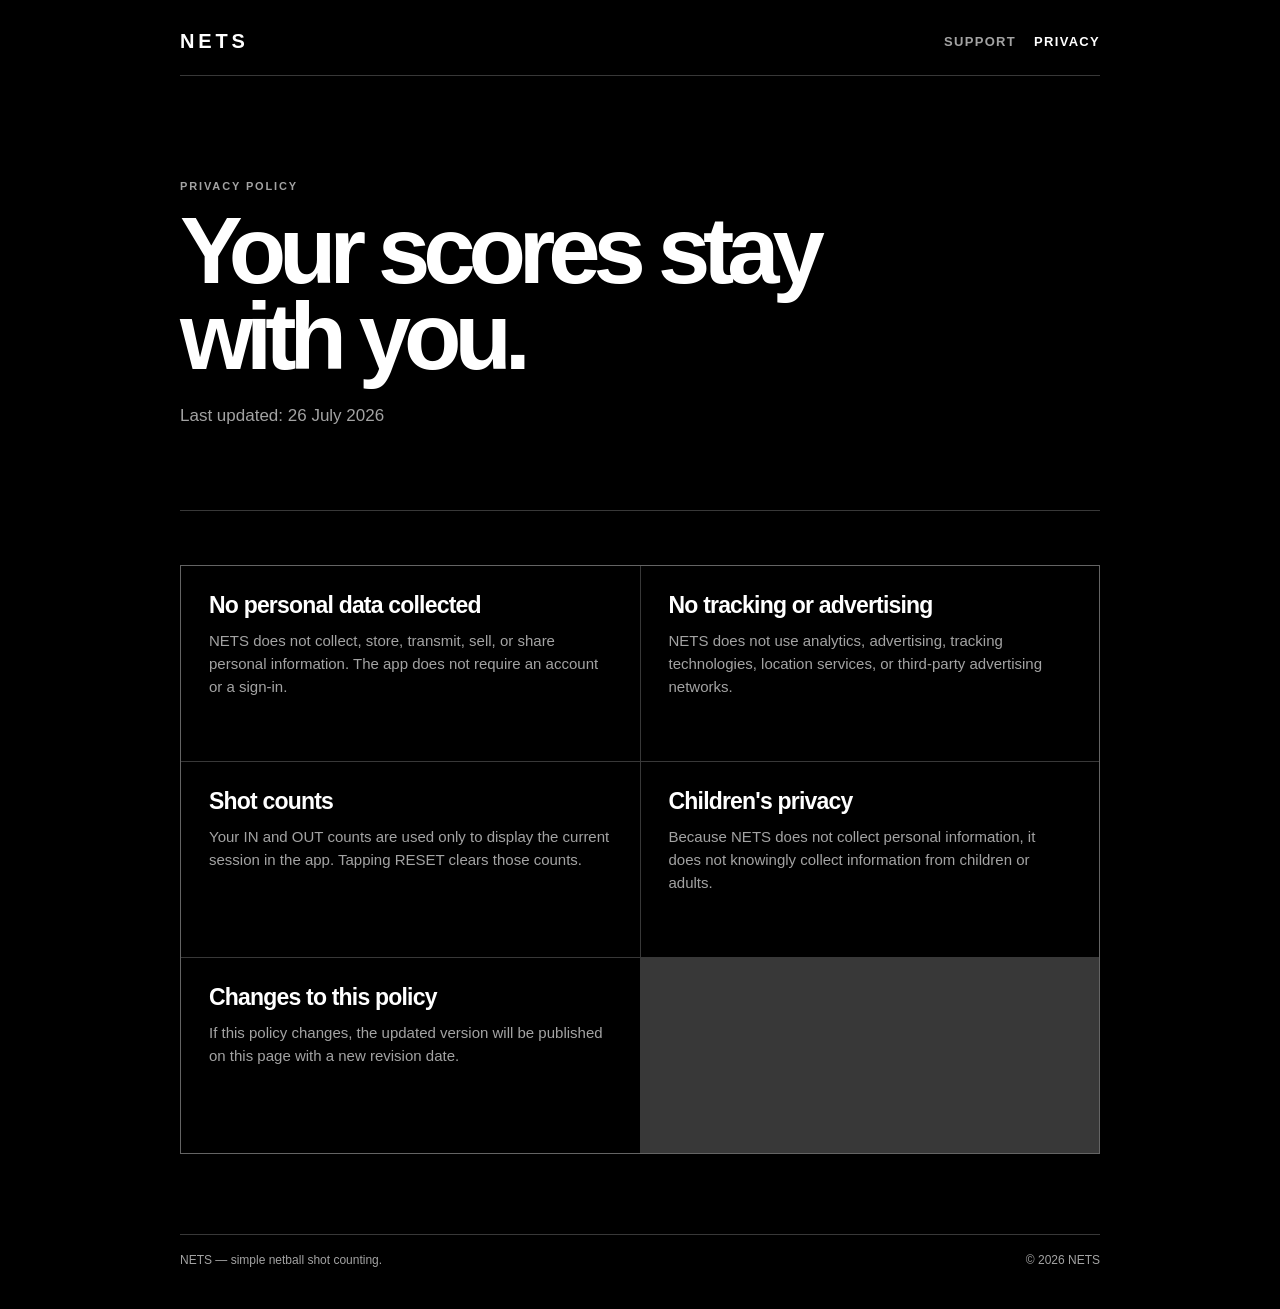
==== privacy.html @ 2ce7422b "Add files via upload" ====
<!doctype html>
<html lang="en">
  <head>
    <meta charset="utf-8" />
    <meta name="viewport" content="width=device-width, initial-scale=1" />
    <meta name="description" content="Privacy information for the NETS netball shot counter." />
    <meta property="og:title" content="NETS Privacy Policy" />
    <meta property="og:description" content="Privacy information for the NETS netball shot counter." />
    <meta property="og:image" content="og.png" />
    <title>NETS Privacy Policy</title>
    <link rel="stylesheet" href="styles.css" />
  </head>
  <body>
    <main class="site-shell">
      <header class="site-header">
        <a class="wordmark" href="index.html" aria-label="NETS home">NETS</a>
        <nav aria-label="Main navigation">
          <a href="index.html">Support</a>
          <a class="active" href="privacy.html">Privacy</a>
        </nav>
      </header>

      <section class="hero privacy-hero">
        <p class="eyebrow">PRIVACY POLICY</p>
        <h1>Your scores stay with you.</h1>
        <p class="intro">Last updated: 26 July 2026</p>
      </section>

      <section class="privacy-copy" aria-label="Privacy policy">
        <div><h2>No personal data collected</h2><p>NETS does not collect, store, transmit, sell, or share personal information. The app does not require an account or a sign-in.</p></div>
        <div><h2>No tracking or advertising</h2><p>NETS does not use analytics, advertising, tracking technologies, location services, or third-party advertising networks.</p></div>
        <div><h2>Shot counts</h2><p>Your IN and OUT counts are used only to display the current session in the app. Tapping RESET clears those counts.</p></div>
        <div><h2>Children's privacy</h2><p>Because NETS does not collect personal information, it does not knowingly collect information from children or adults.</p></div>
        <div><h2>Changes to this policy</h2><p>If this policy changes, the updated version will be published on this page with a new revision date.</p></div>
      </section>

      <footer><span>NETS — simple netball shot counting.</span><span>© 2026 NETS</span></footer>
    </main>
  </body>
</html>
---- styles.css ----
:root {
  --background: #000;
  --foreground: #fff;
  --muted: rgba(255, 255, 255, 0.64);
  --hairline: rgba(255, 255, 255, 0.22);
}

* { box-sizing: border-box; }
body { min-height: 100vh; margin: 0; background: var(--background); color: var(--foreground); font-family: Arial, Helvetica, sans-serif; }
a { color: inherit; text-decoration: none; }
.site-shell { width: min(100% - 40px, 920px); margin: 0 auto; padding: 30px 0 42px; }
.site-header { display: flex; align-items: center; justify-content: space-between; border-bottom: 1px solid var(--hairline); padding-bottom: 22px; }
.wordmark { font-size: 20px; font-weight: 900; letter-spacing: 0.19em; }
nav { display: flex; gap: 18px; font-size: 13px; font-weight: 700; text-transform: uppercase; letter-spacing: 0.1em; }
nav a { color: var(--muted); }
nav a.active, nav a:hover { color: #fff; }
.hero { padding: 104px 0 82px; border-bottom: 1px solid var(--hairline); }
.privacy-hero { padding-bottom: 64px; }
.eyebrow { margin: 0 0 16px; color: var(--muted); font-size: 11px; font-weight: 800; letter-spacing: 0.17em; }
h1, h2, h3, p { margin-top: 0; }
h1 { max-width: 790px; margin-bottom: 22px; font-size: clamp(47px, 8vw, 94px); font-weight: 900; line-height: 0.92; letter-spacing: -0.075em; }
h2 { margin-bottom: 18px; font-size: clamp(30px, 4vw, 48px); font-weight: 900; line-height: 0.98; letter-spacing: -0.052em; }
h3 { margin-bottom: 7px; font-size: 18px; font-weight: 800; }
.intro, .support-note p, .privacy-copy p, .steps p { max-width: 650px; color: var(--muted); font-size: 17px; line-height: 1.55; }
.how-to { padding: 68px 0 54px; }
.section-heading { margin-bottom: 34px; }
.steps { list-style: none; margin: 0; padding: 0; border-top: 1px solid var(--hairline); }
.steps li { display: grid; grid-template-columns: 72px 1fr; gap: 18px; padding: 24px 0 21px; border-bottom: 1px solid var(--hairline); }
.step-number { color: var(--muted); font-size: 13px; font-weight: 800; letter-spacing: 0.12em; }
.steps p { margin-bottom: 0; font-size: 16px; }
.support-note { margin-top: 20px; padding: 42px; border: 1px solid #fff; }
.support-note p { margin-bottom: 0; }
.privacy-copy { display: grid; grid-template-columns: repeat(2, minmax(0, 1fr)); gap: 1px; margin: 54px 0 80px; background: var(--hairline); border: 1px solid var(--hairline); }
.privacy-copy > div { min-height: 195px; padding: 28px; background: #000; }
.privacy-copy h2 { margin-bottom: 12px; font-size: 23px; letter-spacing: -0.035em; }
.privacy-copy p { margin-bottom: 0; font-size: 15px; }
footer { display: flex; justify-content: space-between; gap: 20px; border-top: 1px solid var(--hairline); padding-top: 18px; color: var(--muted); font-size: 12px; }
@media (max-width: 620px) {
  .site-shell { width: min(100% - 30px, 920px); }
  .hero { padding: 72px 0 56px; }
  .steps li { grid-template-columns: 48px 1fr; gap: 12px; }
  .privacy-copy { grid-template-columns: 1fr; margin-top: 38px; }
  .support-note { padding: 28px; }
  footer { flex-direction: column; gap: 6px; }
}
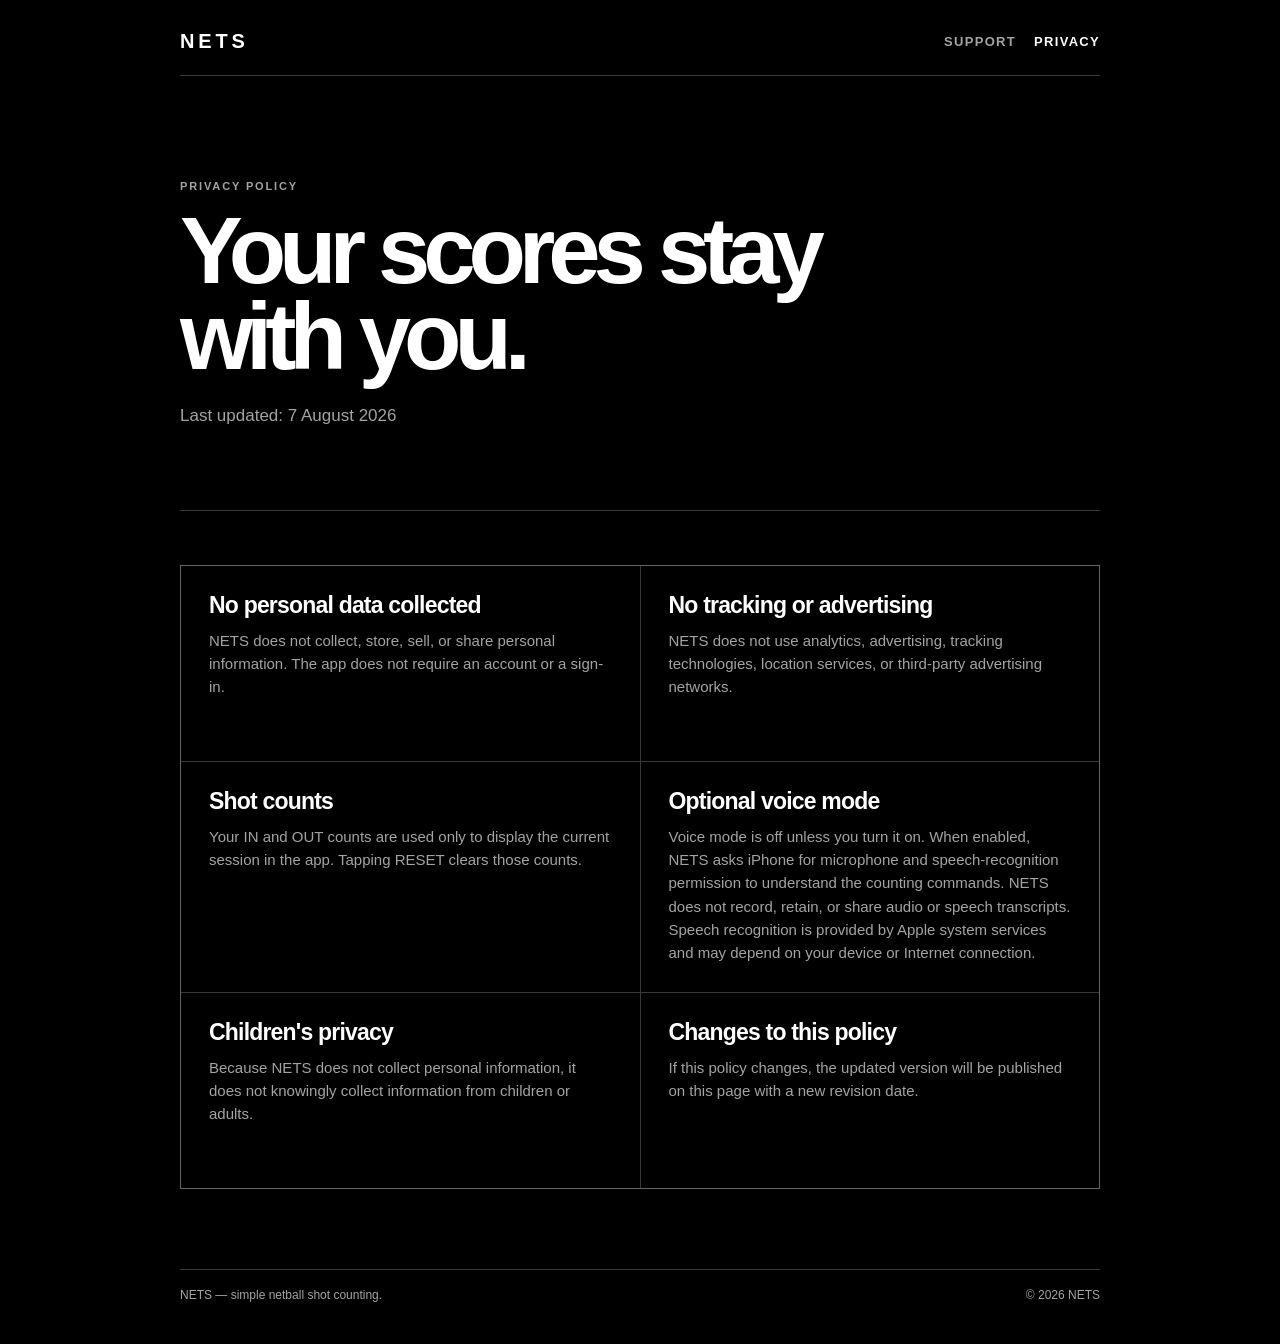
==== commit 0294982f: "Document optional voice mode privacy Updated the privacy policy with the latest revision date and re" ====
--- a/privacy.html
+++ b/privacy.html
@@ -23,13 +23,14 @@
       <section class="hero privacy-hero">
         <p class="eyebrow">PRIVACY POLICY</p>
         <h1>Your scores stay with you.</h1>
-        <p class="intro">Last updated: 26 July 2026</p>
+        <p class="intro">Last updated: 7 August 2026</p>
       </section>
 
       <section class="privacy-copy" aria-label="Privacy policy">
-        <div><h2>No personal data collected</h2><p>NETS does not collect, store, transmit, sell, or share personal information. The app does not require an account or a sign-in.</p></div>
+        <div><h2>No personal data collected</h2><p>NETS does not collect, store, sell, or share personal information. The app does not require an account or a sign-in.</p></div>
         <div><h2>No tracking or advertising</h2><p>NETS does not use analytics, advertising, tracking technologies, location services, or third-party advertising networks.</p></div>
         <div><h2>Shot counts</h2><p>Your IN and OUT counts are used only to display the current session in the app. Tapping RESET clears those counts.</p></div>
+        <div><h2>Optional voice mode</h2><p>Voice mode is off unless you turn it on. When enabled, NETS asks iPhone for microphone and speech-recognition permission to understand the counting commands. NETS does not record, retain, or share audio or speech transcripts. Speech recognition is provided by Apple system services and may depend on your device or Internet connection.</p></div>
         <div><h2>Children's privacy</h2><p>Because NETS does not collect personal information, it does not knowingly collect information from children or adults.</p></div>
         <div><h2>Changes to this policy</h2><p>If this policy changes, the updated version will be published on this page with a new revision date.</p></div>
       </section>
